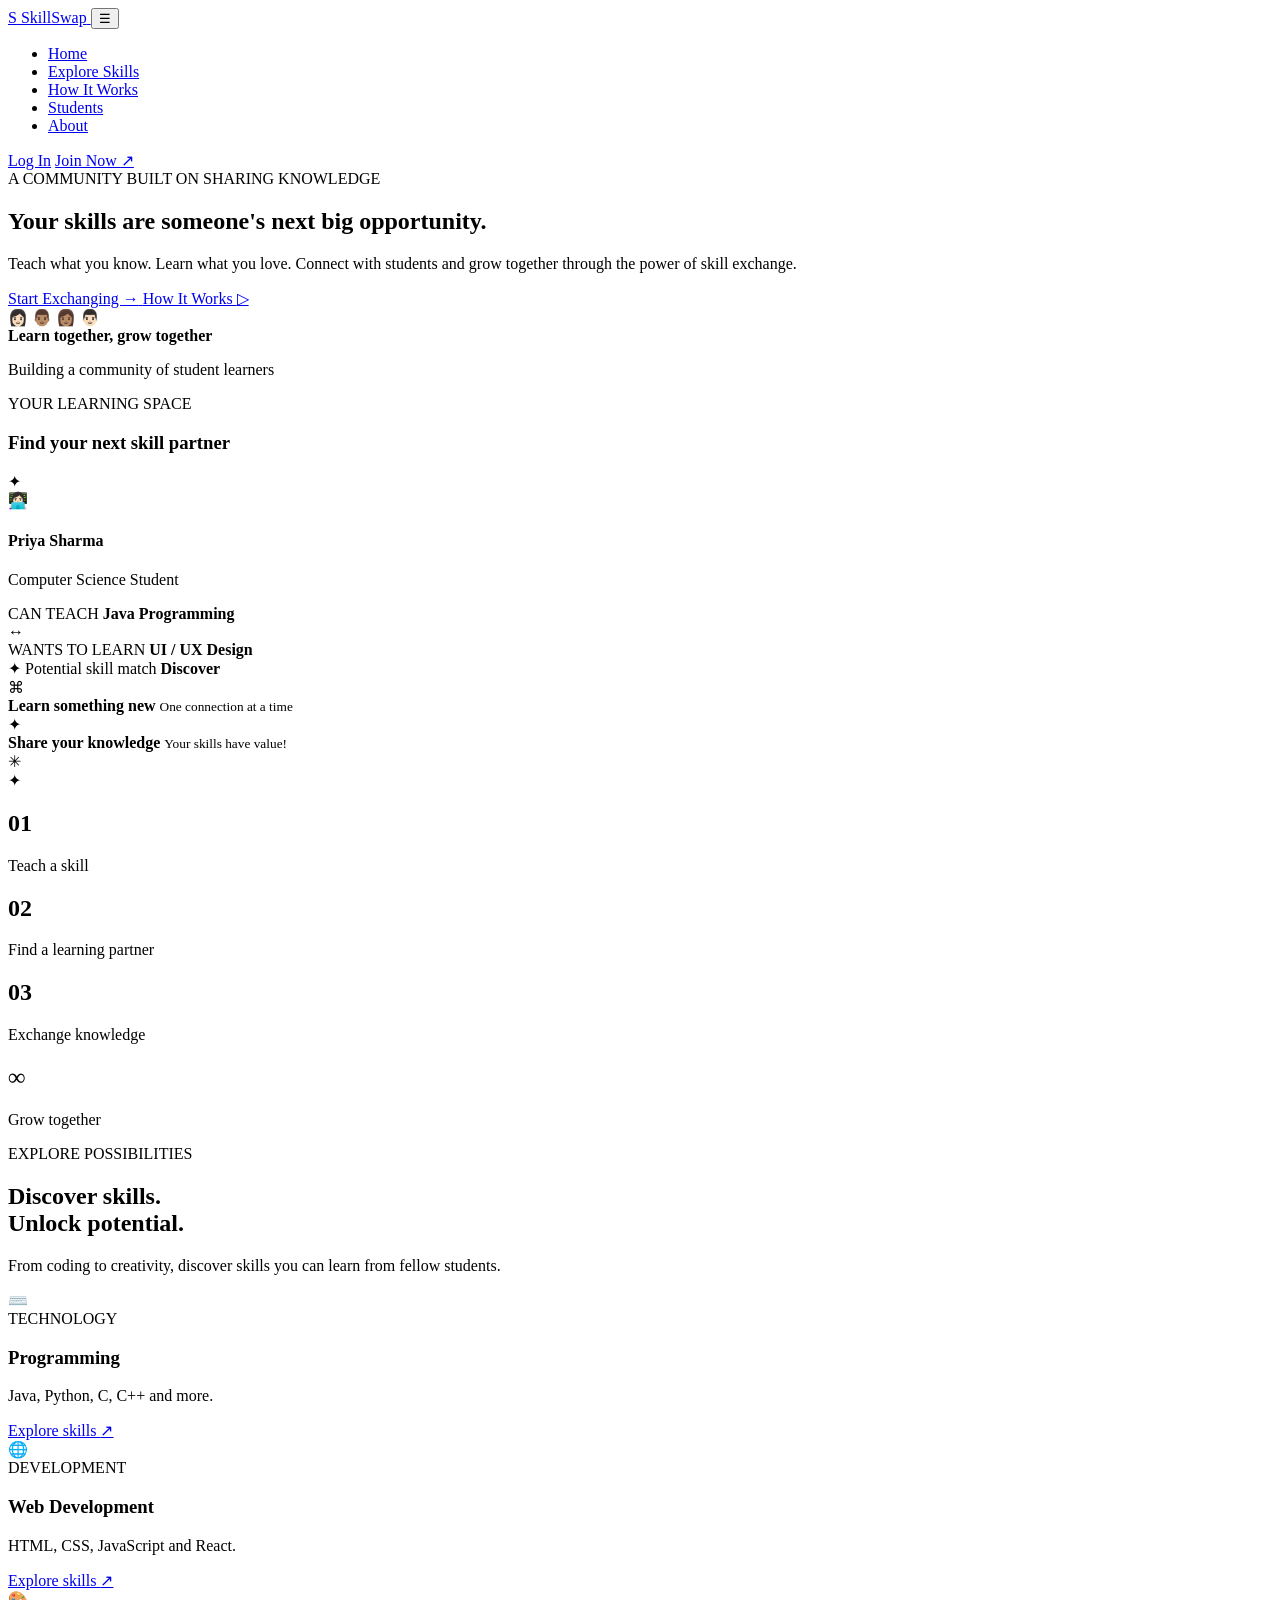
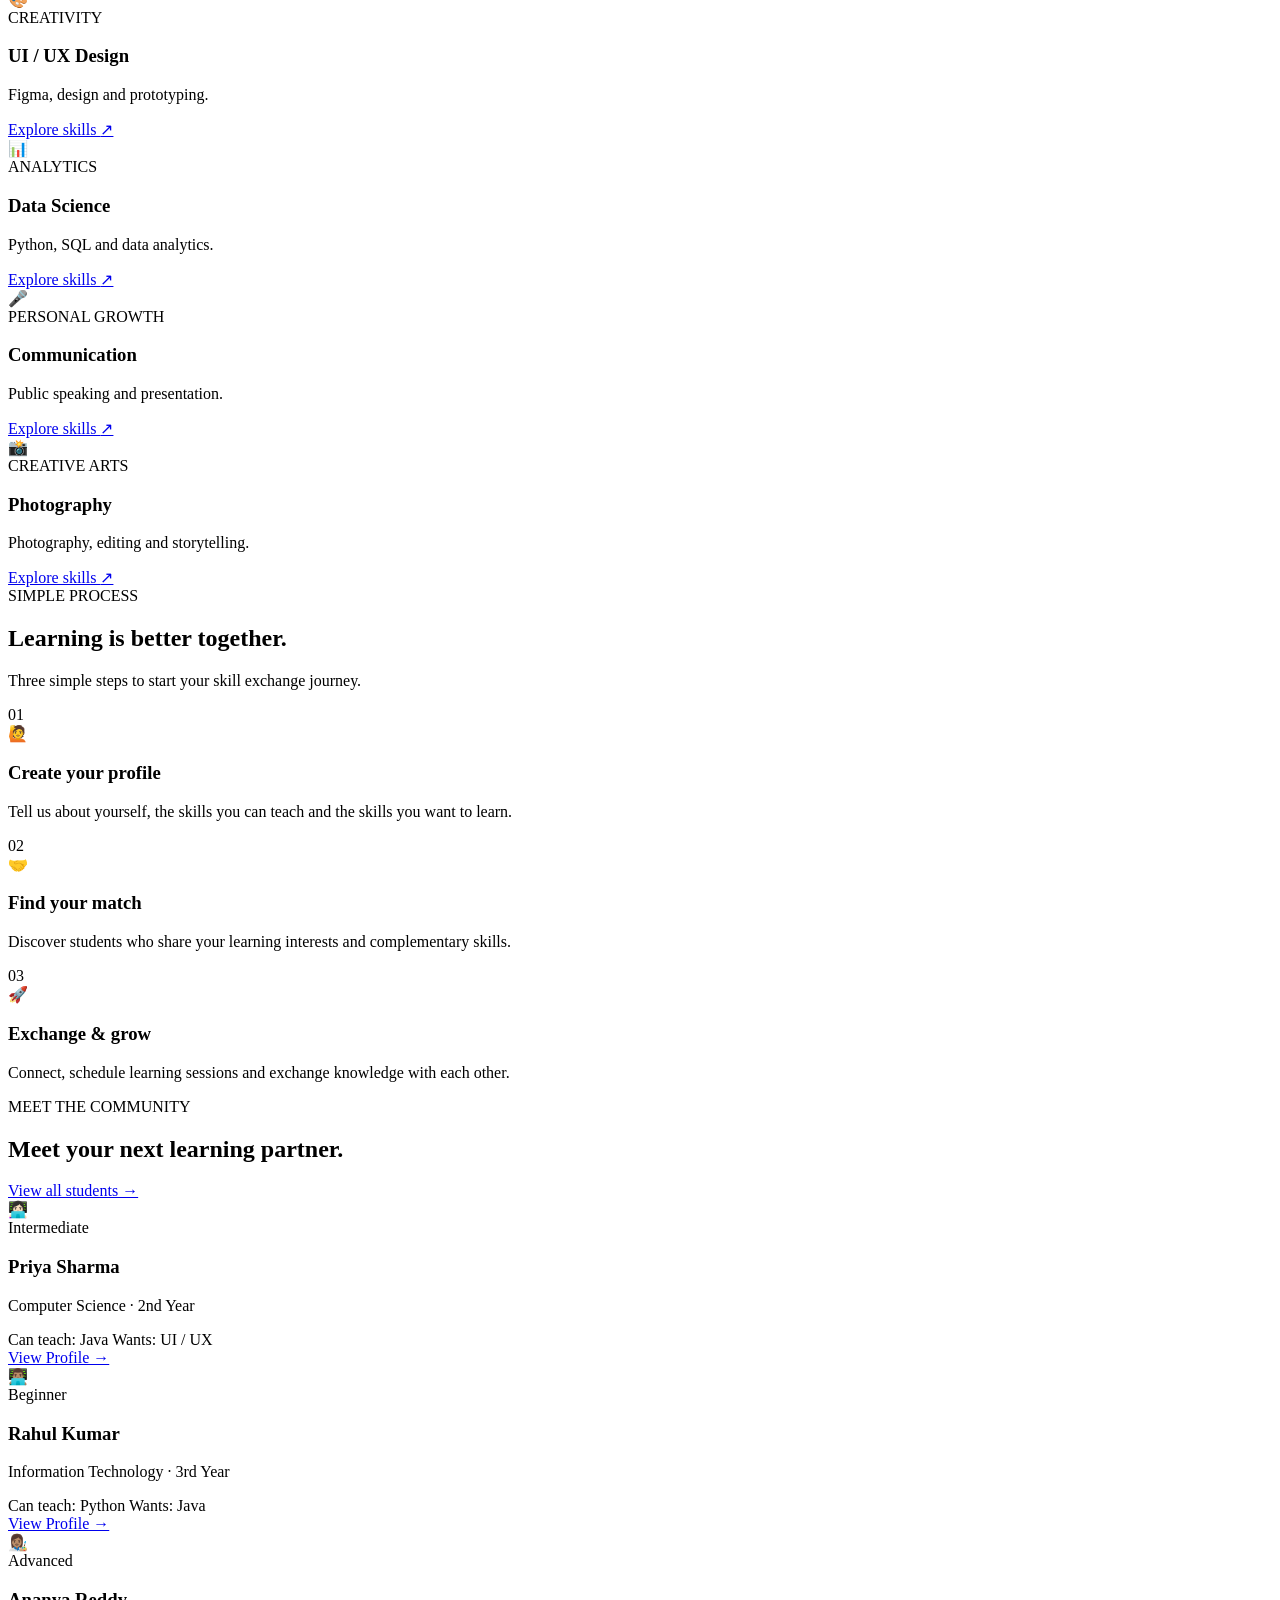
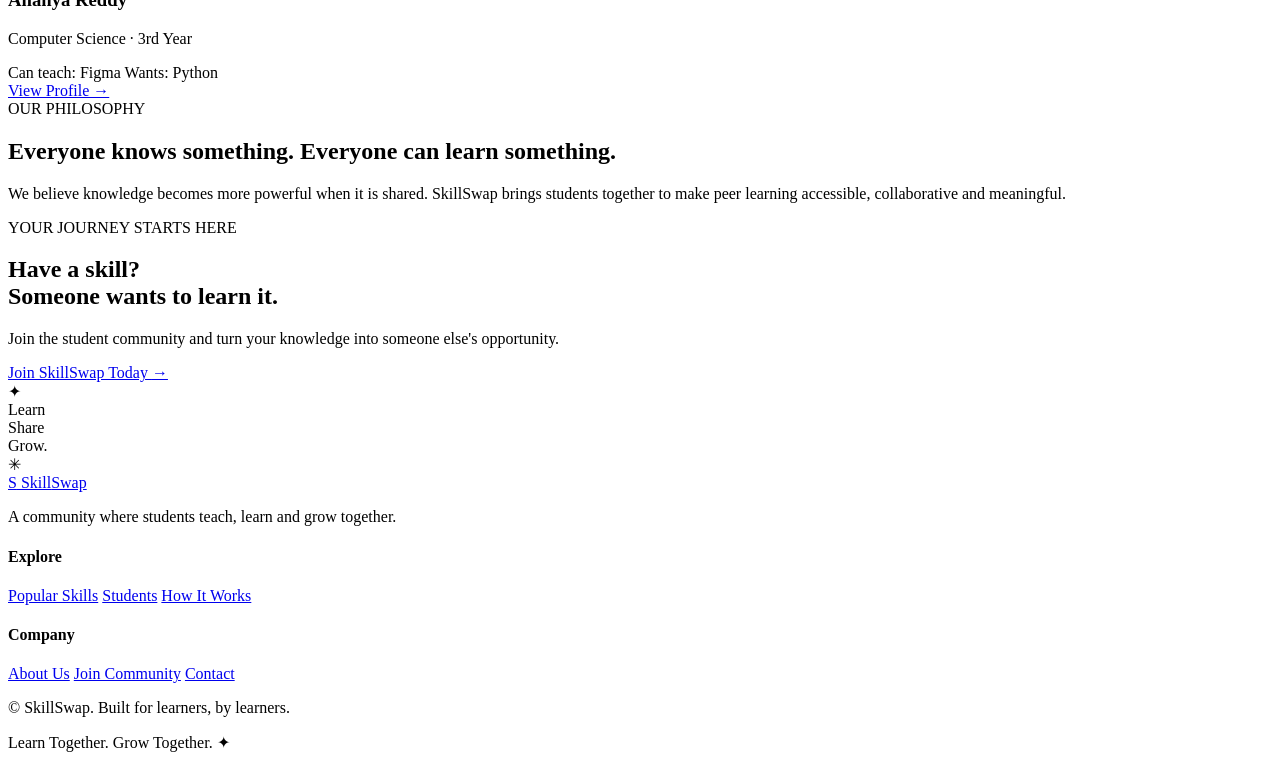
==== index.html @ 34809b3c "Add files via upload" ====
<!DOCTYPE html>
<html lang="en">
<head>
    <meta charset="UTF-8">
    <meta name="viewport" content="width=device-width, initial-scale=1.0">

    <title>SkillSwap | Learn Together, Grow Together</title>

    <meta name="description"
          content="Connect with students, exchange skills and learn together with SkillSwap.">

    <link rel="stylesheet" href="/skillswapModify/css/style.css">

    <!-- Google Fonts -->
    <link rel="preconnect" href="https://fonts.googleapis.com">
    <link rel="preconnect" href="https://fonts.gstatic.com" crossorigin>
    <link href="https://fonts.googleapis.com/css2?family=DM+Sans:wght@400;500;600;700;800&family=Outfit:wght@400;500;600;700;800&display=swap" rel="stylesheet">

    
</head>

<body>

    <!-- NAVIGATION BAR -->
    <header class="header">
        <nav class="navbar container">

            <a href="#" class="logo">
                <span class="logo-icon">S</span>
                Skill<span>Swap</span>
            </a>

            <button class="menu-toggle" id="menuToggle"
                    aria-label="Toggle navigation"
                    aria-expanded="false">
                ☰
            </button>

            <ul class="nav-links" id="navLinks">
                <li><a href="#home" class="active">Home</a></li>
                <li><a href="#skills">Explore Skills</a></li>
                <li><a href="#how-it-works">How It Works</a></li>
                <li><a href="#students">Students</a></li>
                <li><a href="#about">About</a></li>
            </ul>
            <div class="nav-actions">
    <a href="login.html" class="login-btn">Log In</a>

    <a href="register.html" class="btn btn-primary nav-cta">
        Join Now <span>↗</span>
    </a>
</div>

            

        </nav>
    </header>


    <main>

        <!-- HERO SECTION -->
        <section class="hero" id="home">
            <div class="container hero-grid">

                <div class="hero-content">

                    <div class="eyebrow">
                        <span class="live-dot"></span>
                        A COMMUNITY BUILT ON SHARING KNOWLEDGE
                    </div>

                    <h1>
                        Your skills are
                        someone's next
                        <span>big opportunity.</span>
                    </h1>

                    <p class="hero-description">
                        Teach what you know. Learn what you love.
                        Connect with students and grow together
                        through the power of skill exchange.
                    </p>

                    <div class="hero-buttons">
                        <a href="register.html" class="btn btn-primary">
                            Start Exchanging <span>→</span>
                        </a>

                        <a href="#how-it-works" class="btn btn-outline">
                            How It Works <span>▷</span>
                        </a>
                    </div>

                    <div class="hero-trust">
                        <div class="avatar-stack">
                            <span>👩🏻</span>
                            <span>👨🏽</span>
                            <span>👩🏽</span>
                            <span>👨🏻</span>
                        </div>

                        <div>
                            <strong>Learn together, grow together</strong>
                            <p>Building a community of student learners</p>
                        </div>
                    </div>

                </div>


                <!-- HERO VISUAL -->
                <div class="hero-visual">

                    <div class="visual-glow"></div>

                    <div class="main-card">

                        <div class="card-top">
                            <div>
                                <span class="small-label">YOUR LEARNING SPACE</span>
                                <h3>Find your next skill partner</h3>
                            </div>
                            <span class="sparkle">✦</span>
                        </div>

                        <div class="match-card">

                            <div class="person-info">
                                <div class="person-avatar avatar-one">👩🏻‍💻</div>
                                <div>
                                    <h4>Priya Sharma</h4>
                                    <p>Computer Science Student</p>
                                </div>
                                <span class="online-dot"></span>
                            </div>

                            <div class="skill-exchange">
                                <div>
                                    <span class="skill-label">CAN TEACH</span>
                                    <strong>Java Programming</strong>
                                </div>
                                <span class="exchange-icon">↔</span>
                                <div>
                                    <span class="skill-label">WANTS TO LEARN</span>
                                    <strong>UI / UX Design</strong>
                                </div>
                            </div>

                            <div class="match-footer">
                                <span>✦ Potential skill match</span>
                                <strong>Discover</strong>
                            </div>

                        </div>


                        <div class="floating-card floating-top">
                            <span class="float-icon purple">⌘</span>
                            <div>
                                <strong>Learn something new</strong>
                                <small>One connection at a time</small>
                            </div>
                        </div>

                        <div class="floating-card floating-bottom">
                            <span class="float-icon orange">✦</span>
                            <div>
                                <strong>Share your knowledge</strong>
                                <small>Your skills have value!</small>
                            </div>
                        </div>

                    </div>

                    <div class="decoration decoration-one">✳</div>
                    <div class="decoration decoration-two">✦</div>

                </div>

            </div>
        </section>


        <!-- STATISTICS -->
        <section class="stats-section">
            <div class="container stats-grid">

                <div class="stat">
                    <h2>01</h2>
                    <p>Teach a skill</p>
                </div>

                <div class="stat">
                    <h2>02</h2>
                    <p>Find a learning partner</p>
                </div>

                <div class="stat">
                    <h2>03</h2>
                    <p>Exchange knowledge</p>
                </div>

                <div class="stat">
                    <h2>∞</h2>
                    <p>Grow together</p>
                </div>

            </div>
        </section>


        <!-- POPULAR SKILLS -->
        <section class="section skills-section" id="skills">

            <div class="container">

                <div class="section-heading">
                    <div>
                        <span class="section-tag">EXPLORE POSSIBILITIES</span>
                        <h2>Discover skills.<br><span>Unlock potential.</span></h2>
                    </div>

                    <p>
                        From coding to creativity, discover skills
                        you can learn from fellow students.
                    </p>
                </div>


                <div class="skills-grid">

                    <article class="skill-card skill-purple">
                        <div class="skill-icon">⌨️</div>
                        <span class="skill-category">TECHNOLOGY</span>
                        <h3>Programming</h3>
                        <p>Java, Python, C, C++ and more.</p>
                        <a href="#join">Explore skills <span>↗</span></a>
                    </article>

                    <article class="skill-card skill-blue">
                        <div class="skill-icon">🌐</div>
                        <span class="skill-category">DEVELOPMENT</span>
                        <h3>Web Development</h3>
                        <p>HTML, CSS, JavaScript and React.</p>
                        <a href="#join">Explore skills <span>↗</span></a>
                    </article>

                    <article class="skill-card skill-orange">
                        <div class="skill-icon">🎨</div>
                        <span class="skill-category">CREATIVITY</span>
                        <h3>UI / UX Design</h3>
                        <p>Figma, design and prototyping.</p>
                        <a href="#join">Explore skills <span>↗</span></a>
                    </article>

                    <article class="skill-card skill-green">
                        <div class="skill-icon">📊</div>
                        <span class="skill-category">ANALYTICS</span>
                        <h3>Data Science</h3>
                        <p>Python, SQL and data analytics.</p>
                        <a href="#join">Explore skills <span>↗</span></a>
                    </article>

                    <article class="skill-card skill-pink">
                        <div class="skill-icon">🎤</div>
                        <span class="skill-category">PERSONAL GROWTH</span>
                        <h3>Communication</h3>
                        <p>Public speaking and presentation.</p>
                        <a href="#join">Explore skills <span>↗</span></a>
                    </article>

                    <article class="skill-card skill-yellow">
                        <div class="skill-icon">📸</div>
                        <span class="skill-category">CREATIVE ARTS</span>
                        <h3>Photography</h3>
                        <p>Photography, editing and storytelling.</p>
                        <a href="#join">Explore skills <span>↗</span></a>
                    </article>

                </div>

            </div>
        </section>


        <!-- HOW IT WORKS -->
        <section class="section process-section" id="how-it-works">

            <div class="container">

                <div class="center-heading">
                    <span class="section-tag">SIMPLE PROCESS</span>
                    <h2>Learning is better <span>together.</span></h2>
                    <p>Three simple steps to start your skill exchange journey.</p>
                </div>


                <div class="process-grid">

                    <article class="process-card">
                        <div class="process-number">01</div>
                        <div class="process-icon">🙋</div>
                        <h3>Create your profile</h3>
                        <p>
                            Tell us about yourself, the skills you
                            can teach and the skills you want to learn.
                        </p>
                    </article>

                    <article class="process-card">
                        <div class="process-number">02</div>
                        <div class="process-icon">🤝</div>
                        <h3>Find your match</h3>
                        <p>
                            Discover students who share your
                            learning interests and complementary skills.
                        </p>
                    </article>

                    <article class="process-card">
                        <div class="process-number">03</div>
                        <div class="process-icon">🚀</div>
                        <h3>Exchange & grow</h3>
                        <p>
                            Connect, schedule learning sessions
                            and exchange knowledge with each other.
                        </p>
                    </article>

                </div>

            </div>
        </section>


        <!-- FEATURED STUDENTS -->
        <section class="section students-section" id="students">

            <div class="container">

                <div class="section-heading">
                    <div>
                        <span class="section-tag">MEET THE COMMUNITY</span>
                        <h2>Meet your next <span>learning partner.</span></h2>
                    </div>

                    <a href="#join" class="text-link">
                        View all students →
                    </a>
                </div>


                <div class="students-grid">

                    <article class="student-card">
                        <div class="student-avatar student-one">👩🏻‍💻</div>
                        <span class="student-level">Intermediate</span>
                        <h3>Priya Sharma</h3>
                        <p>Computer Science · 2nd Year</p>
                        <div class="student-skills">
                            <span>Can teach: Java</span>
                            <span>Wants: UI / UX</span>
                        </div>
                        <a href="#join" class="student-button">View Profile →</a>
                    </article>

                    <article class="student-card">
                        <div class="student-avatar student-two">👨🏽‍💻</div>
                        <span class="student-level">Beginner</span>
                        <h3>Rahul Kumar</h3>
                        <p>Information Technology · 3rd Year</p>
                        <div class="student-skills">
                            <span>Can teach: Python</span>
                            <span>Wants: Java</span>
                        </div>
                        <a href="#join" class="student-button">View Profile →</a>
                    </article>

                    <article class="student-card">
                        <div class="student-avatar student-three">👩🏽‍🎨</div>
                        <span class="student-level">Advanced</span>
                        <h3>Ananya Reddy</h3>
                        <p>Computer Science · 3rd Year</p>
                        <div class="student-skills">
                            <span>Can teach: Figma</span>
                            <span>Wants: Python</span>
                        </div>
                        <a href="#join" class="student-button">View Profile →</a>
                    </article>

                </div>

            </div>
        </section>


        <!-- ABOUT / MISSION -->
        <section class="mission-section" id="about">

            <div class="container mission-content">

                <span class="section-tag">OUR PHILOSOPHY</span>

                <h2>
                    Everyone knows
                    <span>something.</span>
                    Everyone can learn
                    <span>something.</span>
                </h2>

                <p>
                    We believe knowledge becomes more powerful
                    when it is shared. SkillSwap brings students
                    together to make peer learning accessible,
                    collaborative and meaningful.
                </p>

            </div>

        </section>


        <!-- CALL TO ACTION -->
        <section class="section cta-section" id="join">

            <div class="container">

                <div class="cta-box">

                    <div class="cta-content">
                        <span class="cta-label">YOUR JOURNEY STARTS HERE</span>

                        <h2>
                            Have a skill?
                            <br>
                            Someone wants to learn it.
                        </h2>

                        <p>
                            Join the student community and turn
                            your knowledge into someone else's opportunity.
                        </p>

                        <a href="register.html" class="btn btn-white">
                            Join SkillSwap Today <span>→</span>
                        </a>
                    </div>

                    <div class="cta-decoration">
                        <span>✦</span>
                        <div>Learn<br>Share<br>Grow.</div>
                        <span>✳</span>
                    </div>

                </div>

            </div>
        </section>

    </main>


    <!-- FOOTER -->
    <footer class="footer">

        <div class="container footer-content">

            <div class="footer-brand">
                <a href="#" class="logo footer-logo">
                    <span class="logo-icon">S</span>
                    Skill<span>Swap</span>
                </a>

                <p>
                    A community where students teach,
                    learn and grow together.
                </p>
            </div>


            <div class="footer-column">
                <h4>Explore</h4>
                <a href="#skills">Popular Skills</a>
                <a href="#students">Students</a>
                <a href="#how-it-works">How It Works</a>
            </div>


            <div class="footer-column">
                <h4>Company</h4>
                <a href="#about">About Us</a>
                <a href="#join">Join Community</a>
                <a href="mailto:hello@skillswap.example">Contact</a>
            </div>

        </div>

        <div class="container footer-bottom">
            <p>© <span id="year"></span> SkillSwap. Built for learners, by learners.</p>
            <p>Learn Together. Grow Together. ✦</p>
        </div>

    </footer>

    <script src="/skillswapModify/js/script.js" defer></script>

</body>
</html>
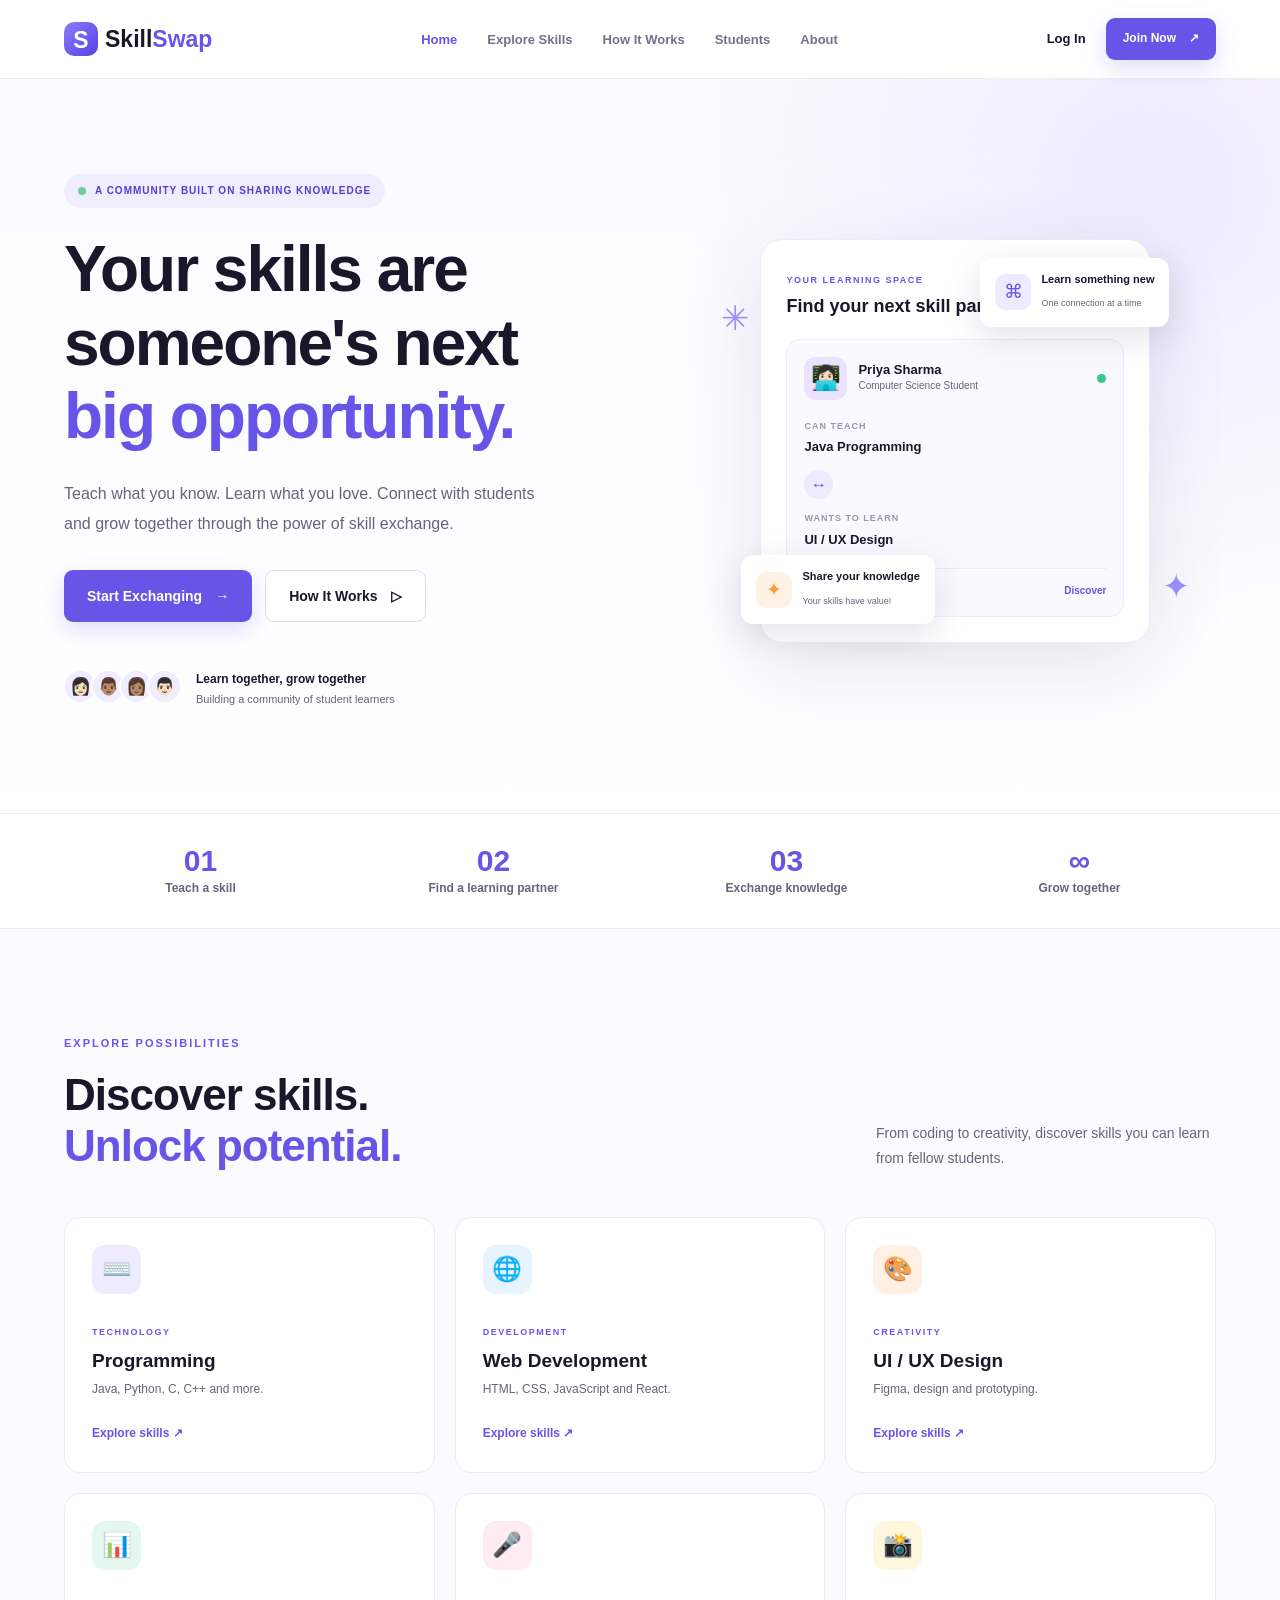
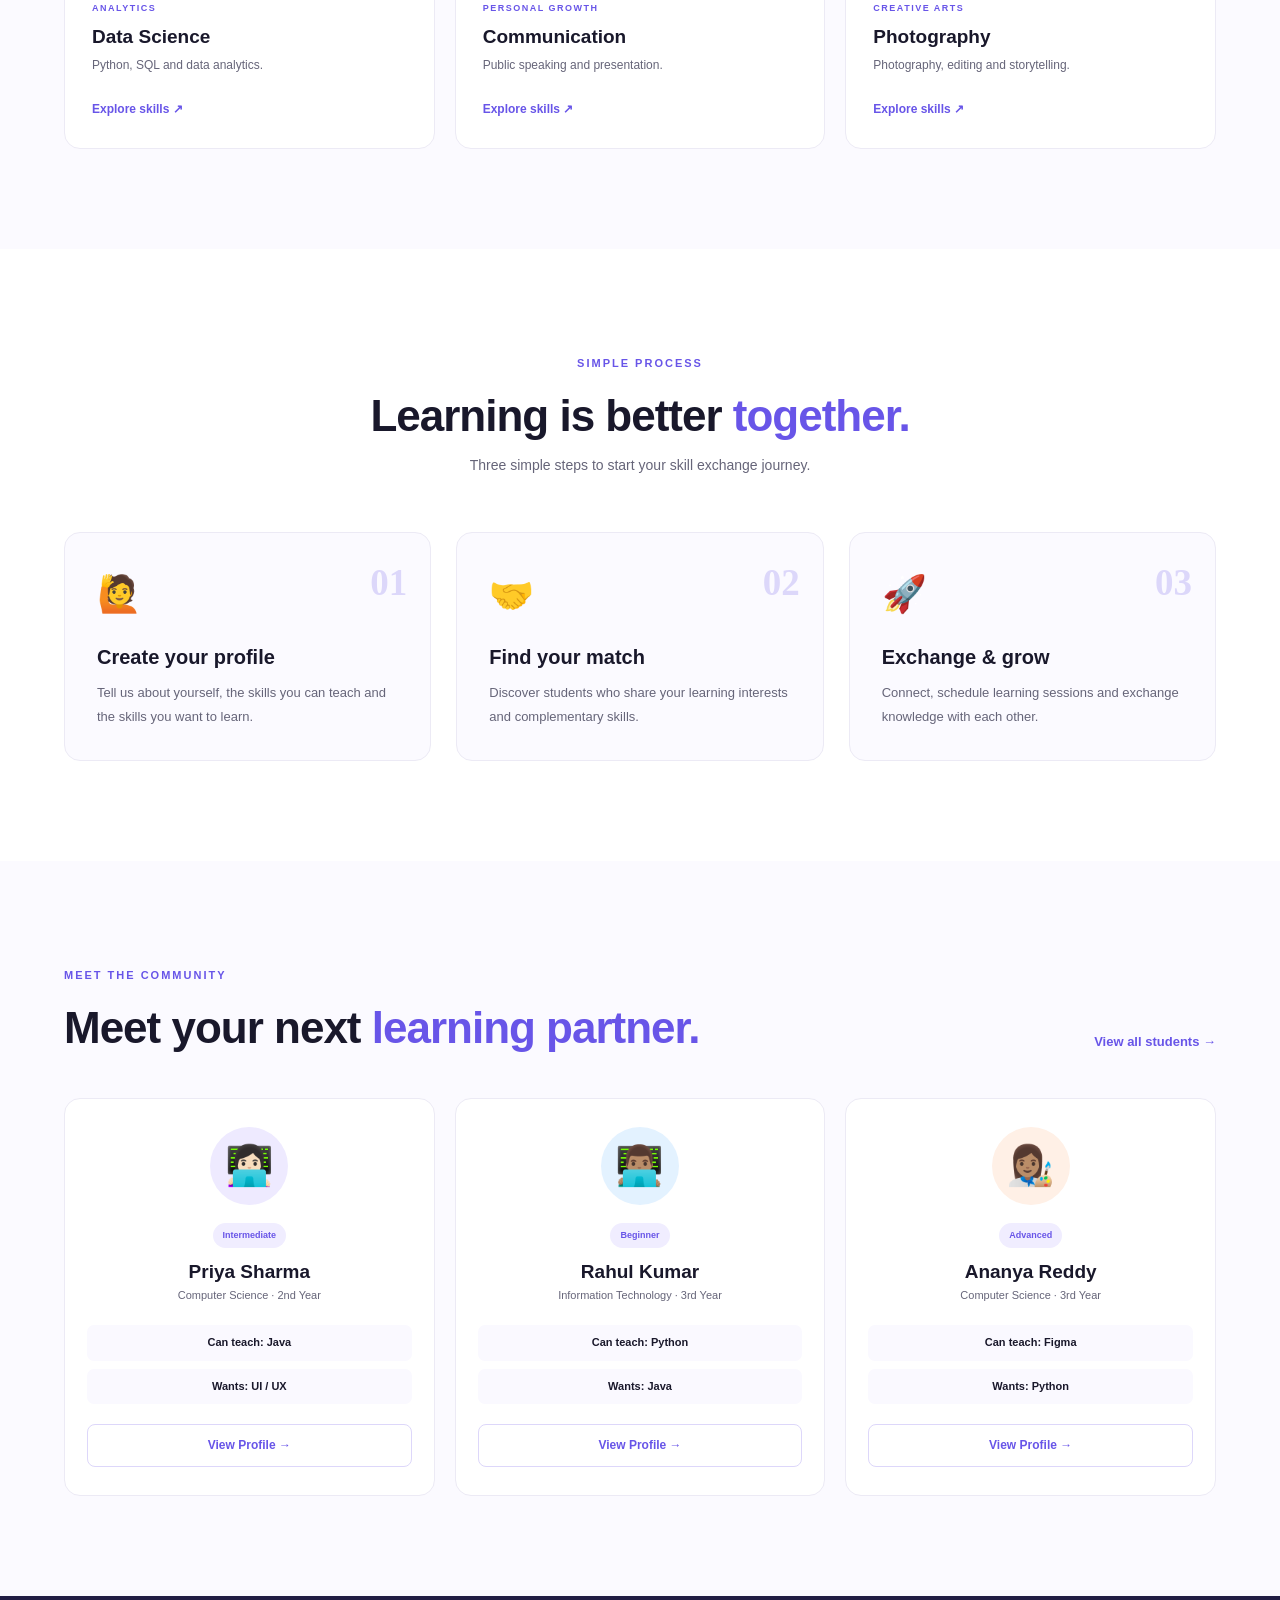
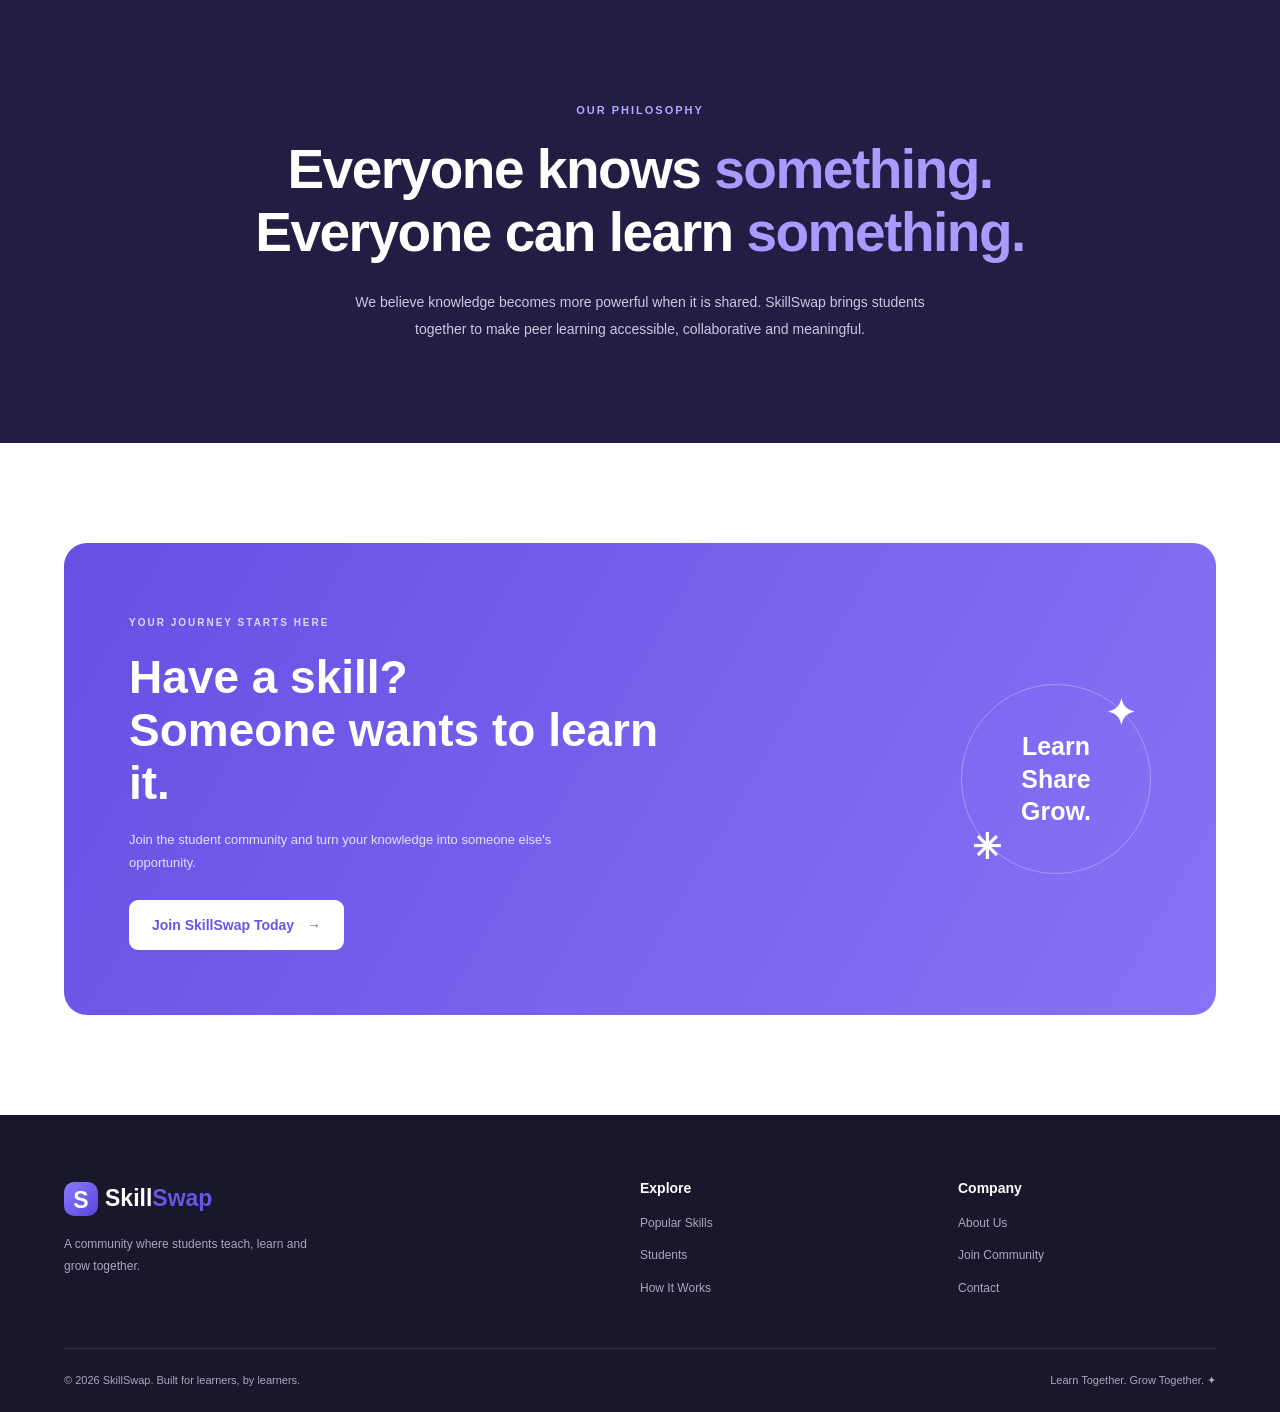
==== commit 415a7849: "updated the required css" ====
--- a/index.html
+++ b/index.html
@@ -10,7 +10,7 @@
     <meta name="description"
           content="Connect with students, exchange skills and learn together with SkillSwap.">
 
-    <link rel="stylesheet" href="/skillswapModify/css/style.css">
+    <link rel="stylesheet" href="style.css">
 
     <!-- Google Fonts -->
     <link rel="preconnect" href="https://fonts.googleapis.com">
@@ -504,7 +504,7 @@
 
     </footer>
 
-    <script src="/skillswapModify/js/script.js" defer></script>
+    <script src="/script.js" defer></script>
 
 </body>
 </html>
--- a/style.css
+++ b/style.css
@@ -0,0 +1,1212 @@
+
+/* =================================
+   1. GLOBAL STYLES
+================================= */
+
+@import url('https://fonts.googleapis.com/css2?family=DM+Sans:wght@400;500;600;700;800&family=Outfit:wght@400;500;600;700;800&display=swap');
+
+:root {
+    --primary: #6855e8;
+    --primary-dark: #5140ce;
+    --dark: #19182b;
+    --text: #666579;
+    --light: #f8f7ff;
+    --white: #ffffff;
+    --border: #eceaf5;
+}
+
+* {
+    margin: 0;
+    padding: 0;
+    box-sizing: border-box;
+}
+
+html {
+    scroll-behavior: smooth;
+    scroll-padding-top: 90px;
+}
+
+body {
+    font-family: 'DM Sans', sans-serif;
+    color: var(--dark);
+    background: var(--white);
+    line-height: 1.6;
+}
+
+a {
+    text-decoration: none;
+    color: inherit;
+}
+
+button {
+    font-family: inherit;
+}
+
+.container {
+    width: min(1160px, 90%);
+    margin: auto;
+}
+
+.section {
+    padding: 100px 0;
+}
+
+.section-tag {
+    display: inline-block;
+    color: var(--primary);
+    font-size: 11px;
+    font-weight: 800;
+    letter-spacing: 2px;
+    margin-bottom: 18px;
+}
+
+h1, h2, h3, h4 {
+    font-family: 'Outfit', sans-serif;
+    line-height: 1.15;
+}
+
+
+/* =================================
+   2. BUTTONS
+================================= */
+
+.btn {
+    display: inline-flex;
+    align-items: center;
+    justify-content: center;
+    gap: 13px;
+    padding: 14px 23px;
+    border-radius: 9px;
+    font-size: 14px;
+    font-weight: 700;
+    transition: 0.3s ease;
+}
+
+.btn-primary {
+    color: white;
+    background: var(--primary);
+    box-shadow: 0 8px 22px rgba(104, 85, 232, 0.20);
+}
+
+.btn-primary:hover {
+    background: var(--primary-dark);
+    transform: translateY(-3px);
+    box-shadow: 0 12px 25px rgba(104, 85, 232, 0.3);
+}
+
+.btn-outline {
+    border: 1px solid #dedbea;
+    background: white;
+}
+
+.btn-outline:hover {
+    border-color: var(--primary);
+    color: var(--primary);
+    transform: translateY(-3px);
+}
+
+
+/* =================================
+   3. NAVIGATION BAR
+================================= */
+
+.header {
+    position: sticky;
+    top: 0;
+    z-index: 1000;
+    background: rgba(255,255,255,0.95);
+    backdrop-filter: blur(15px);
+    border-bottom: 1px solid var(--border);
+}
+
+.navbar {
+    min-height: 78px;
+    display: flex;
+    align-items: center;
+    justify-content: space-between;
+    gap: 25px;
+}
+
+.logo {
+    display: flex;
+    align-items: center;
+    gap: 7px;
+    font-family: 'Outfit', sans-serif;
+    font-size: 23px;
+    font-weight: 800;
+    white-space: nowrap;
+}
+
+.logo > span:last-child {
+    color: var(--primary);
+    margin-left: -7px;
+}
+
+.logo-icon {
+    display: grid;
+    place-items: center;
+    width: 34px;
+    height: 34px;
+    border-radius: 10px;
+    color: white;
+    background: linear-gradient(135deg, #8c7bff, #5842df);
+}
+
+.nav-links {
+    display: flex;
+    align-items: center;
+    gap: 30px;
+    list-style: none;
+}
+
+.nav-links a {
+    font-size: 13px;
+    font-weight: 600;
+    color: #747287;
+    transition: 0.3s;
+}
+
+.nav-links a:hover,
+.nav-links a.active {
+    color: var(--primary);
+}
+
+.nav-actions {
+    display: flex;
+    align-items: center;
+    gap: 20px;
+}
+
+.login-btn {
+    font-size: 13px;
+    font-weight: 700;
+}
+
+.nav-cta {
+    padding: 11px 17px;
+    font-size: 12px;
+}
+
+.menu-toggle {
+    display: none;
+    background: none;
+    border: none;
+    font-size: 27px;
+    color: var(--dark);
+    cursor: pointer;
+}
+
+
+/* =================================
+   4. HERO SECTION
+================================= */
+
+.hero {
+    background:
+        radial-gradient(circle at 90% 15%, #eeeaff 0, transparent 35%),
+        linear-gradient(180deg, #fbfaff, #ffffff);
+    padding: 95px 0 105px;
+    overflow: hidden;
+}
+
+.hero-grid {
+    display: grid;
+    grid-template-columns: 1.05fr 0.95fr;
+    align-items: center;
+    gap: 55px;
+}
+
+.eyebrow {
+    display: inline-flex;
+    align-items: center;
+    gap: 9px;
+    background: #f0edff;
+    color: var(--primary-dark);
+    border-radius: 50px;
+    padding: 9px 14px;
+    font-size: 10px;
+    font-weight: 800;
+    letter-spacing: 1px;
+    margin-bottom: 25px;
+}
+
+.live-dot {
+    width: 8px;
+    height: 8px;
+    border-radius: 50%;
+    background: #6bce9b;
+}
+
+.hero h1 {
+    font-size: clamp(42px, 5vw, 66px);
+    letter-spacing: -2px;
+    font-weight: 800;
+    max-width: 620px;
+}
+
+.hero h1 span {
+    display: block;
+    color: var(--primary);
+}
+
+.hero-description {
+    color: var(--text);
+    font-size: 16px;
+    max-width: 490px;
+    line-height: 1.9;
+    margin: 25px 0 30px;
+}
+
+.hero-buttons {
+    display: flex;
+    flex-wrap: wrap;
+    gap: 13px;
+}
+
+.hero-trust {
+    display: flex;
+    align-items: center;
+    gap: 14px;
+    margin-top: 43px;
+}
+
+.avatar-stack {
+    display: flex;
+    padding-left: 6px;
+}
+
+.avatar-stack span {
+    width: 35px;
+    height: 35px;
+    display: grid;
+    place-items: center;
+    border: 2px solid white;
+    background: #efedff;
+    border-radius: 50%;
+    margin-left: -7px;
+    font-size: 17px;
+}
+
+.hero-trust strong {
+    font-size: 12px;
+}
+
+.hero-trust p {
+    color: var(--text);
+    font-size: 11px;
+}
+
+
+/* =================================
+   5. HERO VISUAL
+================================= */
+
+.hero-visual {
+    position: relative;
+    min-height: 430px;
+    display: grid;
+    place-items: center;
+}
+
+.visual-glow {
+    position: absolute;
+    width: 360px;
+    height: 360px;
+    background: #e9e4ff;
+    border-radius: 50%;
+    filter: blur(8px);
+}
+
+.main-card {
+    position: relative;
+    z-index: 2;
+    width: min(390px, 90%);
+    padding: 25px;
+    border: 1px solid #eeeafa;
+    background: white;
+    border-radius: 22px;
+    box-shadow: 0 25px 80px rgba(55, 43, 111, 0.12);
+}
+
+.card-top {
+    display: flex;
+    align-items: center;
+    justify-content: space-between;
+    margin-bottom: 22px;
+}
+
+.small-label {
+    color: var(--primary);
+    font-size: 9px;
+    letter-spacing: 1.5px;
+    font-weight: 800;
+}
+
+.card-top h3 {
+    font-size: 18px;
+    margin-top: 6px;
+}
+
+.sparkle {
+    color: #ffae55;
+    font-size: 30px;
+}
+
+.match-card {
+    padding: 17px;
+    background: #faf9ff;
+    border: 1px solid #eeebfa;
+    border-radius: 14px;
+}
+
+.person-info {
+    display: flex;
+    align-items: center;
+    gap: 11px;
+    position: relative;
+}
+
+.person-avatar {
+    display: grid;
+    place-items: center;
+    width: 43px;
+    height: 43px;
+    border-radius: 12px;
+    background: #e9e3ff;
+    font-size: 24px;
+}
+
+.person-info h4 {
+    font-size: 13px;
+}
+
+.person-info p {
+    color: var(--text);
+    font-size: 10px;
+}
+
+.online-dot {
+    width: 9px;
+    height: 9px;
+    border-radius: 50%;
+    background: #36c78c;
+    margin-left: auto;
+}
+
+.skill-exchange {
+    margin-top: 19px;
+    display: grid;
+    gap: 12px;
+}
+
+.skill-exchange > div {
+    display: flex;
+    flex-direction: column;
+    gap: 4px;
+}
+
+.skill-label {
+    color: #9995ad;
+    font-size: 9px;
+    font-weight: 800;
+    letter-spacing: 1px;
+}
+
+.skill-exchange strong {
+    font-size: 13px;
+}
+
+.exchange-icon {
+    display: grid;
+    place-items: center;
+    width: 29px;
+    height: 29px;
+    color: var(--primary);
+    background: #eeeaff;
+    border-radius: 50%;
+}
+
+.match-footer {
+    border-top: 1px solid #ebe8f5;
+    margin-top: 18px;
+    padding-top: 14px;
+    display: flex;
+    justify-content: space-between;
+    font-size: 10px;
+    color: var(--text);
+}
+
+.match-footer strong {
+    color: var(--primary);
+}
+
+.floating-card {
+    position: absolute;
+    z-index: 3;
+    display: flex;
+    align-items: center;
+    gap: 10px;
+    background: white;
+    padding: 13px 15px;
+    border-radius: 12px;
+    box-shadow: 0 10px 35px rgba(35, 28, 85, 0.13);
+    animation: float 4s ease-in-out infinite;
+}
+
+.floating-card strong {
+    display: block;
+    font-size: 11px;
+}
+
+.floating-card small {
+    color: var(--text);
+    font-size: 9px;
+}
+
+.floating-top {
+    top: 18px;
+    right: -20px;
+}
+
+.floating-bottom {
+    bottom: 18px;
+    left: -20px;
+    animation-delay: 1s;
+}
+
+.float-icon {
+    display: grid;
+    place-items: center;
+    width: 36px;
+    height: 36px;
+    border-radius: 10px;
+    font-size: 19px;
+}
+
+.purple {
+    background: #eeeaff;
+    color: var(--primary);
+}
+
+.orange {
+    background: #fff1e3;
+    color: #ff9d3e;
+}
+
+.decoration {
+    position: absolute;
+    font-size: 34px;
+    color: #9e91ff;
+}
+
+.decoration-one {
+    left: 5%;
+    top: 15%;
+}
+
+.decoration-two {
+    right: 5%;
+    bottom: 10%;
+}
+
+@keyframes float {
+    0%, 100% {
+        transform: translateY(0);
+    }
+    50% {
+        transform: translateY(-10px);
+    }
+}
+
+
+/* =================================
+   6. STATISTICS
+================================= */
+
+.stats-section {
+    border-top: 1px solid var(--border);
+    border-bottom: 1px solid var(--border);
+    background: white;
+    padding: 30px 0;
+}
+
+.stats-grid {
+    display: grid;
+    grid-template-columns: repeat(4, 1fr);
+    text-align: center;
+    gap: 20px;
+}
+
+.stat h2 {
+    font-size: 30px;
+    color: var(--primary);
+}
+
+.stat p {
+    font-size: 12px;
+    color: var(--text);
+    font-weight: 600;
+}
+
+
+/* =================================
+   7. SECTION HEADINGS
+================================= */
+
+.section-heading {
+    display: flex;
+    justify-content: space-between;
+    align-items: end;
+    gap: 30px;
+    margin-bottom: 45px;
+}
+
+.section-heading h2,
+.center-heading h2 {
+    font-size: clamp(32px, 4vw, 44px);
+    letter-spacing: -1px;
+}
+
+.section-heading h2 span,
+.center-heading h2 span {
+    color: var(--primary);
+}
+
+.section-heading > p {
+    max-width: 340px;
+    font-size: 14px;
+    color: var(--text);
+    line-height: 1.8;
+}
+
+.text-link {
+    color: var(--primary);
+    font-weight: 700;
+    font-size: 13px;
+    white-space: nowrap;
+}
+
+
+/* =================================
+   8. SKILLS SECTION
+================================= */
+
+.skills-section {
+    background: #fbfaff;
+}
+
+.skills-grid {
+    display: grid;
+    grid-template-columns: repeat(3, 1fr);
+    gap: 20px;
+}
+
+.skill-card {
+    padding: 27px;
+    border-radius: 16px;
+    background: white;
+    border: 1px solid var(--border);
+    transition: 0.3s ease;
+}
+
+.skill-card:hover {
+    transform: translateY(-7px);
+    box-shadow: 0 15px 35px rgba(45, 37, 93, 0.08);
+}
+
+.skill-icon {
+    display: grid;
+    place-items: center;
+    width: 49px;
+    height: 49px;
+    border-radius: 13px;
+    font-size: 24px;
+    margin-bottom: 23px;
+}
+
+.skill-purple .skill-icon { background: #eeeaff; }
+.skill-blue .skill-icon { background: #e7f3ff; }
+.skill-orange .skill-icon { background: #fff0e3; }
+.skill-green .skill-icon { background: #e5f8ef; }
+.skill-pink .skill-icon { background: #ffebf2; }
+.skill-yellow .skill-icon { background: #fff7dd; }
+
+.skill-category {
+    font-size: 9px;
+    letter-spacing: 1.5px;
+    font-weight: 800;
+    color: var(--primary);
+}
+
+.skill-card h3 {
+    font-size: 19px;
+    margin: 8px 0;
+}
+
+.skill-card p {
+    color: var(--text);
+    font-size: 12px;
+    margin-bottom: 20px;
+}
+
+.skill-card a {
+    color: var(--primary);
+    font-size: 12px;
+    font-weight: 800;
+}
+
+
+/* =================================
+   9. HOW IT WORKS
+================================= */
+
+.process-section {
+    background: white;
+}
+
+.center-heading {
+    text-align: center;
+    margin-bottom: 55px;
+}
+
+.center-heading h2 {
+    margin-bottom: 13px;
+}
+
+.center-heading p {
+    color: var(--text);
+    font-size: 14px;
+}
+
+.process-grid {
+    display: grid;
+    grid-template-columns: repeat(3, 1fr);
+    gap: 25px;
+}
+
+.process-card {
+    position: relative;
+    padding: 32px;
+    background: #fbfaff;
+    border: 1px solid var(--border);
+    border-radius: 16px;
+    transition: 0.3s;
+}
+
+.process-card:hover {
+    transform: translateY(-5px);
+    border-color: #c9c0ff;
+}
+
+.process-number {
+    position: absolute;
+    right: 23px;
+    top: 20px;
+    font-family: 'Outfit';
+    color: #dcd7fa;
+    font-size: 37px;
+    font-weight: 800;
+}
+
+.process-icon {
+    font-size: 36px;
+    margin-bottom: 24px;
+}
+
+.process-card h3 {
+    font-size: 20px;
+    margin-bottom: 12px;
+}
+
+.process-card p {
+    color: var(--text);
+    font-size: 13px;
+    line-height: 1.8;
+}
+
+
+/* =================================
+   10. STUDENTS SECTION
+================================= */
+
+.students-section {
+    background: #fbfaff;
+}
+
+.students-grid {
+    display: grid;
+    grid-template-columns: repeat(3, 1fr);
+    gap: 20px;
+}
+
+.student-card {
+    position: relative;
+    text-align: center;
+    padding: 28px 22px;
+    border-radius: 16px;
+    background: white;
+    border: 1px solid var(--border);
+    transition: 0.3s;
+}
+
+.student-card:hover {
+    transform: translateY(-6px);
+    box-shadow: 0 15px 30px rgba(45, 37, 93, 0.08);
+}
+
+.student-avatar {
+    display: grid;
+    place-items: center;
+    width: 78px;
+    height: 78px;
+    margin: 0 auto 15px;
+    border-radius: 50%;
+    font-size: 39px;
+}
+
+.student-one { background: #eeeaff; }
+.student-two { background: #e3f2ff; }
+.student-three { background: #fff0e6; }
+
+.student-level {
+    display: inline-block;
+    color: var(--primary);
+    background: #f0edff;
+    padding: 5px 10px;
+    border-radius: 20px;
+    font-size: 9px;
+    font-weight: 700;
+}
+
+.student-card h3 {
+    margin-top: 13px;
+    font-size: 19px;
+}
+
+.student-card > p {
+    color: var(--text);
+    font-size: 11px;
+    margin-top: 5px;
+}
+
+.student-skills {
+    display: grid;
+    gap: 8px;
+    margin: 20px 0;
+}
+
+.student-skills span {
+    background: #faf9ff;
+    padding: 9px;
+    border-radius: 7px;
+    font-size: 11px;
+    font-weight: 600;
+}
+
+.student-button {
+    display: block;
+    padding: 11px;
+    border: 1px solid #ddd7fa;
+    color: var(--primary);
+    border-radius: 8px;
+    font-size: 12px;
+    font-weight: 700;
+    transition: 0.3s;
+}
+
+.student-button:hover {
+    color: white;
+    background: var(--primary);
+}
+
+
+/* =================================
+   11. MISSION SECTION
+================================= */
+
+.mission-section {
+    padding: 100px 0;
+    background: #211d43;
+    color: white;
+    text-align: center;
+}
+
+.mission-content {
+    max-width: 780px;
+}
+
+.mission-section .section-tag {
+    color: #b4a9ff;
+}
+
+.mission-section h2 {
+    font-size: clamp(34px, 5vw, 55px);
+    letter-spacing: -1.5px;
+}
+
+.mission-section h2 span {
+    color: #a99aff;
+}
+
+.mission-section p {
+    max-width: 600px;
+    margin: 25px auto 0;
+    color: #cbc8dd;
+    line-height: 1.9;
+    font-size: 14px;
+}
+
+
+/* =================================
+   12. CALL TO ACTION
+================================= */
+
+.cta-section {
+    background: white;
+}
+
+.cta-box {
+    position: relative;
+    overflow: hidden;
+    padding: 65px;
+    border-radius: 23px;
+    color: white;
+    background: linear-gradient(120deg, #6650e3, #8a72f6);
+    display: flex;
+    align-items: center;
+    justify-content: space-between;
+    gap: 30px;
+}
+
+.cta-content {
+    position: relative;
+    z-index: 2;
+    max-width: 570px;
+}
+
+.cta-label {
+    font-size: 10px;
+    letter-spacing: 2px;
+    font-weight: 800;
+    color: #ddd7ff;
+}
+
+.cta-box h2 {
+    font-size: clamp(32px, 4vw, 46px);
+    margin: 18px 0;
+}
+
+.cta-box p {
+    font-size: 13px;
+    line-height: 1.8;
+    color: #e4dfff;
+    max-width: 440px;
+    margin-bottom: 25px;
+}
+
+.btn-white {
+    background: white;
+    color: var(--primary);
+}
+
+.btn-white:hover {
+    transform: translateY(-3px);
+    background: #f1eeff;
+}
+
+.cta-decoration {
+    position: relative;
+    width: 190px;
+    height: 190px;
+    flex-shrink: 0;
+    display: grid;
+    place-items: center;
+    border: 1px solid rgba(255,255,255,0.3);
+    border-radius: 50%;
+    font-size: 25px;
+    font-weight: 800;
+    text-align: center;
+    line-height: 1.3;
+}
+
+.cta-decoration span:first-child {
+    position: absolute;
+    top: 5px;
+    right: 15px;
+    font-size: 35px;
+}
+
+.cta-decoration span:last-child {
+    position: absolute;
+    bottom: 3px;
+    left: 10px;
+    font-size: 35px;
+}
+
+
+/* =================================
+   13. FOOTER
+================================= */
+
+.footer {
+    padding-top: 65px;
+    background: #19172b;
+    color: white;
+}
+
+.footer-content {
+    display: grid;
+    grid-template-columns: 2fr 1fr 1fr;
+    gap: 60px;
+    padding-bottom: 50px;
+}
+
+.footer-logo {
+    color: white;
+    width: fit-content;
+}
+
+.footer-brand p {
+    max-width: 270px;
+    color: #aaa7be;
+    font-size: 12px;
+    line-height: 1.8;
+    margin-top: 17px;
+}
+
+.footer-column {
+    display: flex;
+    flex-direction: column;
+    gap: 13px;
+}
+
+.footer-column h4 {
+    margin-bottom: 5px;
+    font-size: 14px;
+}
+
+.footer-column a {
+    color: #aaa7be;
+    font-size: 12px;
+    transition: 0.3s;
+}
+
+.footer-column a:hover {
+    color: white;
+}
+
+.footer-bottom {
+    display: flex;
+    justify-content: space-between;
+    gap: 15px;
+    border-top: 1px solid #353248;
+    padding: 23px 0;
+}
+
+.footer-bottom p {
+    color: #aaa7be;
+    font-size: 11px;
+}
+
+
+/* =================================
+   14. RESPONSIVE DESIGN
+================================= */
+
+@media (max-width: 950px) {
+
+    .nav-links {
+        gap: 15px;
+    }
+
+    .hero-grid {
+        grid-template-columns: 1fr;
+        gap: 30px;
+    }
+
+    .hero-content {
+        text-align: center;
+    }
+
+    .hero-description {
+        margin-left: auto;
+        margin-right: auto;
+    }
+
+    .hero-buttons,
+    .hero-trust {
+        justify-content: center;
+    }
+
+    .hero-visual {
+        margin-top: 20px;
+    }
+
+    .skills-grid {
+        grid-template-columns: repeat(2, 1fr);
+    }
+
+    .footer-content {
+        gap: 30px;
+    }
+}
+
+
+@media (max-width: 700px) {
+
+    .navbar {
+        min-height: 70px;
+    }
+
+    .menu-toggle {
+        display: block;
+        margin-left: auto;
+    }
+
+    .nav-links {
+        position: absolute;
+        top: 70px;
+        left: 0;
+        width: 100%;
+        background: white;
+        padding: 20px 5%;
+        flex-direction: column;
+        align-items: flex-start;
+        gap: 20px;
+        border-bottom: 1px solid var(--border);
+        box-shadow: 0 12px 20px rgba(0,0,0,0.05);
+        display: none;
+    }
+
+    .nav-links.show {
+        display: flex;
+    }
+
+    .nav-actions {
+        display: none;
+    }
+
+    .hero {
+        padding: 70px 0;
+    }
+
+    .hero h1 {
+        font-size: 44px;
+    }
+
+    .hero-description {
+        font-size: 14px;
+    }
+
+    .hero-visual {
+        min-height: 380px;
+    }
+
+    .floating-top {
+        right: -5px;
+    }
+
+    .floating-bottom {
+        left: -5px;
+    }
+
+    .stats-grid {
+        grid-template-columns: repeat(2, 1fr);
+        row-gap: 25px;
+    }
+
+    .section {
+        padding: 75px 0;
+    }
+
+    .section-heading {
+        align-items: flex-start;
+        flex-direction: column;
+        gap: 15px;
+    }
+
+    .skills-grid,
+    .process-grid,
+    .students-grid {
+        grid-template-columns: 1fr;
+    }
+
+    .center-heading {
+        margin-bottom: 35px;
+    }
+
+    .cta-box {
+        padding: 40px 25px;
+    }
+
+    .cta-decoration {
+        display: none;
+    }
+
+    .footer-content {
+        grid-template-columns: 1fr 1fr;
+        gap: 35px;
+    }
+
+    .footer-brand {
+        grid-column: 1 / -1;
+    }
+
+    .footer-bottom {
+        flex-direction: column;
+    }
+}
+
+
+@media (max-width: 400px) {
+
+    .logo {
+        font-size: 20px;
+    }
+
+    .hero h1 {
+        font-size: 36px;
+    }
+
+    .hero-buttons {
+        flex-direction: column;
+    }
+
+    .hero-buttons .btn {
+        width: 100%;
+    }
+
+    .main-card {
+        padding: 16px;
+    }
+
+    .floating-card {
+        padding: 9px;
+    }
+
+    .floating-card strong {
+        font-size: 9px;
+    }
+
+    .floating-card small {
+        font-size: 8px;
+    }
+
+    .footer-content {
+        grid-template-columns: 1fr;
+    }
+}
+
+
+/* Respect reduced-motion preferences */
+
+@media (prefers-reduced-motion: reduce) {
+    *,
+    *::before,
+    *::after {
+        scroll-behavior: auto !important;
+        animation-duration: 0.01ms !important;
+        animation-iteration-count: 1 !important;
+        transition-duration: 0.01ms !important;
+    }
+}
